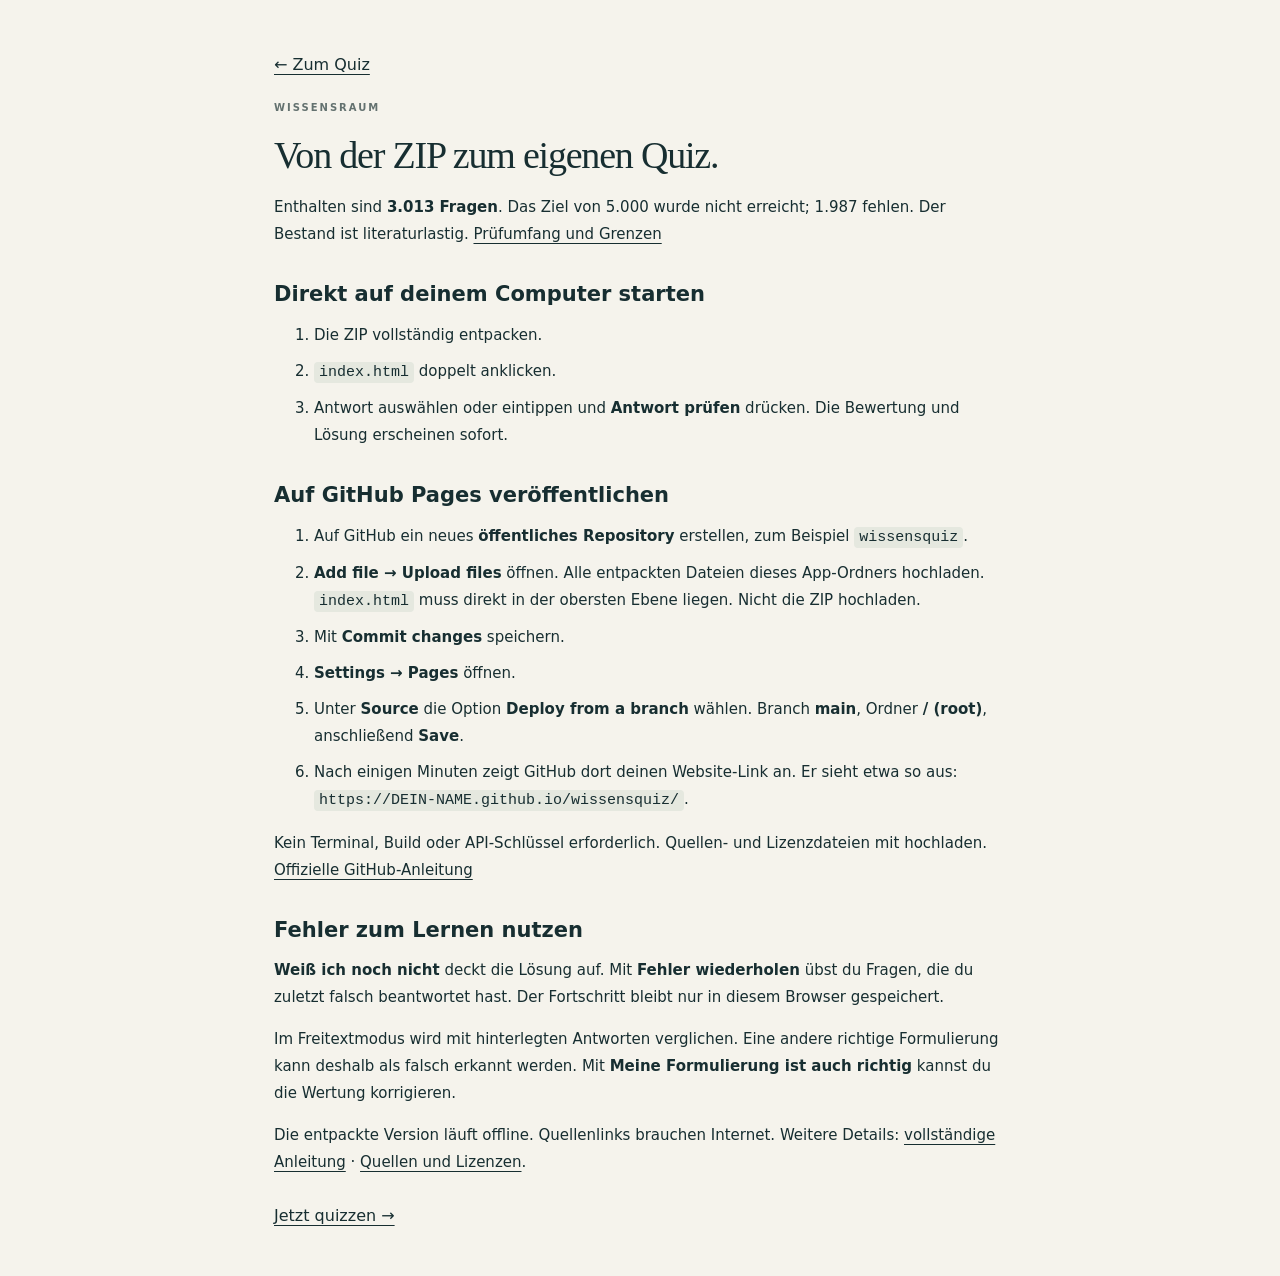
==== ANLEITUNG.html @ 16c82d19 "Quiz-App mit 3.013 Fragen veröffentlichen" ====
<!doctype html><html lang="de"><head><meta charset="utf-8"><meta name="viewport" content="width=device-width,initial-scale=1"><title>Anleitung – Wissensraum</title><link rel="icon" href="favicon.svg"><link rel="stylesheet" href="styles.css"><style>main{max-width:780px;margin:40px auto;padding:0 24px}h1{font-size:38px}h2{margin:34px 0 15px;font-size:21px}p,li{font-size:15px;line-height:1.8}li{margin-bottom:9px}code{background:#e5e8df;padding:2px 5px;border-radius:4px;overflow-wrap:anywhere}.back{display:inline-block;margin:15px 0}strong{font-weight:650}</style></head><body><main><a class="back" href="index.html">← Zum Quiz</a><p class="eyebrow">WISSENSRAUM</p><h1>Von der ZIP zum eigenen Quiz.</h1><p>Enthalten sind <strong>3.013 Fragen</strong>. Das Ziel von 5.000 wurde nicht erreicht; 1.987 fehlen. Der Bestand ist literaturlastig. <a href="PRUEFBERICHT.md">Prüfumfang und Grenzen</a></p><h2>Direkt auf deinem Computer starten</h2><ol><li>Die ZIP vollständig entpacken.</li><li><code>index.html</code> doppelt anklicken.</li><li>Antwort auswählen oder eintippen und <strong>Antwort prüfen</strong> drücken. Die Bewertung und Lösung erscheinen sofort.</li></ol><h2>Auf GitHub Pages veröffentlichen</h2><ol><li>Auf GitHub ein neues <strong>öffentliches Repository</strong> erstellen, zum Beispiel <code>wissensquiz</code>.</li><li><strong>Add file → Upload files</strong> öffnen. Alle entpackten Dateien dieses App-Ordners hochladen. <code>index.html</code> muss direkt in der obersten Ebene liegen. Nicht die ZIP hochladen.</li><li>Mit <strong>Commit changes</strong> speichern.</li><li><strong>Settings → Pages</strong> öffnen.</li><li>Unter <strong>Source</strong> die Option <strong>Deploy from a branch</strong> wählen. Branch <strong>main</strong>, Ordner <strong>/ (root)</strong>, anschließend <strong>Save</strong>.</li><li>Nach einigen Minuten zeigt GitHub dort deinen Website-Link an. Er sieht etwa so aus: <code>https://DEIN-NAME.github.io/wissensquiz/</code>.</li></ol><p>Kein Terminal, Build oder API-Schlüssel erforderlich. Quellen- und Lizenzdateien mit hochladen. <a href="https://docs.github.com/en/pages/getting-started-with-github-pages/configuring-a-publishing-source-for-your-github-pages-site" target="_blank" rel="noopener noreferrer">Offizielle GitHub-Anleitung</a></p><h2>Fehler zum Lernen nutzen</h2><p><strong>Weiß ich noch nicht</strong> deckt die Lösung auf. Mit <strong>Fehler wiederholen</strong> übst du Fragen, die du zuletzt falsch beantwortet hast. Der Fortschritt bleibt nur in diesem Browser gespeichert.</p><p>Im Freitextmodus wird mit hinterlegten Antworten verglichen. Eine andere richtige Formulierung kann deshalb als falsch erkannt werden. Mit <strong>Meine Formulierung ist auch richtig</strong> kannst du die Wertung korrigieren.</p><p>Die entpackte Version läuft offline. Quellenlinks brauchen Internet. Weitere Details: <a href="README.md">vollständige Anleitung</a> · <a href="QUELLEN.md">Quellen und Lizenzen</a>.</p><a class="back" href="index.html">Jetzt quizzen →</a></main></body></html>
---- styles.css ----
:root{color-scheme:light;--ink:#172e31;--muted:#63716f;--paper:#f5f3ec;--line:#dedfd5;--accent:#dc603e;--green:#176346;--red:#a33029;--white:#fffefa;font-family:Inter,ui-sans-serif,system-ui,-apple-system,BlinkMacSystemFont,"Segoe UI",sans-serif;color:var(--ink);background:var(--paper)}
*{box-sizing:border-box}body{margin:0}button,input,select{font:inherit}button,select,summary{cursor:pointer}button,a,input,select,summary{-webkit-tap-highlight-color:transparent}button:focus-visible,a:focus-visible,select:focus-visible,input:focus-visible,summary:focus-visible{outline:3px solid var(--accent);outline-offset:4px}button{min-height:46px}button:disabled{cursor:default}a{color:var(--ink);text-underline-offset:4px}a:hover{color:var(--accent)}[hidden]{display:none!important}.masthead{max-width:1340px;margin:auto;display:flex;align-items:center;justify-content:space-between;padding:25px 44px;border-bottom:1px solid var(--line)}.brand{display:flex;align-items:center;gap:13px}.brand-mark{width:44px;height:44px;background:var(--ink);color:var(--white);border-radius:13px;font:italic bold 32px Georgia,serif;text-align:center;padding-top:2px}.brand strong{display:block;font-size:21px;letter-spacing:-.5px}.brand div>span{display:block;font-size:11px;color:var(--muted);margin-top:3px}.edition{font-size:11px;letter-spacing:1.5px;font-weight:650}.edition>span[aria-hidden]{color:var(--accent);margin:0 9px}.layout{max-width:1240px;display:grid;grid-template-columns:278px minmax(0,1fr);gap:66px;margin:52px auto 36px;padding:0 32px}.eyebrow{font-size:10px;letter-spacing:2px;font-weight:700;color:var(--muted)}h1{font:normal 35px/1.13 Georgia,serif;letter-spacing:-1.2px;margin:17px 0}.intro{font-size:13px;line-height:1.7;color:var(--muted);margin-bottom:30px}h2{margin:0}#settings h2,.overall h2{font-size:13px;margin:0 0 18px}label{font-size:12px;font-weight:600;display:block;margin:17px 0 8px}select,input{color:var(--ink);border:1px solid #c5cec4;background:var(--white);border-radius:9px;min-height:44px;padding:10px 12px;width:100%;font-size:13px}select{padding-right:22px}input{font-size:17px;min-height:55px}.settings-row{display:grid;grid-template-columns:1fr 1fr;gap:12px}.settings-row>div{min-width:0}.primary{background:var(--ink);color:white;border:1px solid var(--ink);border-radius:9px;padding:12px 20px;font-size:13px;font-weight:650;transition:background .15s}.primary:hover:not(:disabled){background:#2d4b4b}.primary:disabled{opacity:.45}.start{display:flex;width:100%;justify-content:space-between;margin-top:21px}.small{font-size:11px;line-height:1.65;color:var(--muted)}#settings .small{margin:10px 0}.overall{border-top:1px solid var(--line);margin-top:28px;padding-top:24px}.stat-grid{display:grid;grid-template-columns:1fr 1fr;gap:18px}.stat-grid div:last-child{grid-column:1/-1}.stat-grid strong{font-size:24px;display:block;font-weight:550}.stat-grid span{font-size:11px;color:var(--muted);display:block;margin-top:3px}.stat-grid div:last-child strong{display:inline-block;font-size:17px;margin-right:5px;color:var(--accent)}.stat-grid div:last-child span{display:inline}.reset{font-size:11px;color:var(--muted);margin-top:20px}.reset button{font-size:11px}.workspace{min-width:0}.round-bar{display:flex;justify-content:space-between;font-size:12px;margin:1px 0 13px}.round-bar span:first-child{font-weight:600}.round-bar span:last-child{color:var(--muted)}progress{display:block;width:100%;height:4px;border:0;border-radius:8px;overflow:hidden;background:#dedfd5;accent-color:var(--accent);margin-bottom:25px}progress::-webkit-progress-bar{background:#dedfd5}progress::-webkit-progress-value{background:var(--accent)}progress::-moz-progress-bar{background:var(--accent)}.question-card{background:var(--white);border:1px solid #e4e5dc;border-radius:18px;padding:31px 34px 27px;box-shadow:0 8px 28px #172e3105}.question-meta{display:flex;align-items:center;justify-content:space-between;gap:14px}.topic-pill{font-size:10px;font-weight:650;letter-spacing:.5px;background:#eaf0e8;border-radius:6px;padding:8px 10px}.question-number{font-size:11px;color:var(--muted)}.subtopic{font-size:11px;color:var(--muted);margin:25px 0 12px}#question{font:normal 31px/1.3 Georgia,serif;letter-spacing:-.5px;overflow-wrap:anywhere;margin:0 0 30px;min-height:78px}fieldset{margin:0;padding:0;border:0}.choice-grid{display:grid;grid-template-columns:1fr 1fr;gap:12px}.choice{position:relative;margin:0;display:flex;gap:12px;align-items:center;padding:15px 13px;border:1px solid var(--line);border-radius:10px;font-size:13px;line-height:1.45;min-height:70px;cursor:pointer;font-weight:450;overflow-wrap:anywhere}.choice input{position:absolute;width:1px;height:1px;min-height:0;opacity:0}.choice:has(input:focus-visible){outline:3px solid var(--accent);outline-offset:3px}.choice:hover:has(input:not(:disabled)){border-color:var(--ink);background:#f6f7f2}.choice:has(input:checked){border-color:var(--ink);background:#edf2ed}.choice-letter{flex:0 0 27px;display:grid;place-items:center;width:27px;height:27px;border:1px solid #d8dfd6;border-radius:6px;font-size:11px;color:var(--muted);font-weight:650}.choice:has(input:checked) .choice-letter{background:var(--ink);border-color:var(--ink);color:white}.choice.correct{border-color:#77ab85;background:#edf7ee}.choice.incorrect{border-color:#d5968a;background:#fff1eb}.choice:has(input:disabled){cursor:default}.answer-actions{display:flex;align-items:center;gap:18px;margin-top:24px}.quiet{background:transparent;border:1px solid transparent;padding:11px 8px;color:var(--muted);font-size:12px;border-radius:8px}.quiet:hover{color:var(--ink);background:#f0f1e9}.feedback{margin-top:24px;border-radius:10px;padding:18px 20px;background:#edf7ee;border:1px solid #d3e8d3}.feedback.wrong{background:#fff2ea;border-color:#eed0c0}.feedback h3{font-size:15px;margin:0 0 6px;color:var(--green)}.feedback.wrong h3{color:var(--red)}.feedback p{font-size:12px;line-height:1.6;margin:4px 0}.feedback .solution{font-size:18px;line-height:1.5;color:var(--ink);font-weight:600}.text-button{background:none;border:0;text-decoration:underline;text-underline-offset:3px;color:var(--ink);font-size:12px;padding:8px 0}.explanation{border-top:1px solid var(--line);margin-top:21px;padding-top:17px;font-size:12px;line-height:1.7}.explanation summary{font-weight:600}.explanation p{overflow-wrap:anywhere;white-space:pre-line}.explanation a{margin-right:14px}.next-row{display:flex;align-items:center;justify-content:space-between;gap:12px;margin-top:20px}.bottom-note{display:flex;justify-content:space-between;align-items:center;gap:16px;margin:20px 2px}.bottom-note a{font-size:11px}.about{border-top:1px solid var(--line);margin-top:29px;padding:18px 0;font-size:11px;line-height:1.7;color:var(--muted)}.about summary{font-weight:600}.about p{max-width:70ch}.notice{border:1px solid #e7c394;border-radius:9px;background:#fff5e5;padding:14px;font-size:13px;line-height:1.5}.complete{text-align:center;padding:50px 28px}.complete h2{font:normal 34px Georgia,serif;margin:20px 0}.complete p{font-size:14px;line-height:1.7}.complete .eyebrow{font-size:10px}.completion-mark{display:grid;place-items:center;width:66px;height:66px;margin:0 auto 23px;background:#e3eddc;color:var(--green);font-size:30px;border-radius:50%}.completion-actions{display:flex;justify-content:center;flex-wrap:wrap;gap:12px;margin-top:27px}footer{max-width:1240px;padding:20px 32px 25px;margin:auto;font-size:10px;color:var(--muted);border-top:1px solid var(--line)}footer span{margin:0 10px}.sr-only,.skip-link:not(:focus){position:absolute;width:1px;height:1px;padding:0;margin:-1px;overflow:hidden;clip:rect(0,0,0,0);white-space:nowrap;border:0}.skip-link:focus{position:absolute;top:8px;left:8px;padding:10px;background:white;z-index:9}
@media(min-width:1400px){.layout{margin-top:65px}.question-card{padding:38px 40px}}@media(max-width:950px){.layout{gap:28px;grid-template-columns:240px minmax(0,1fr);padding:0 24px}.question-card{padding:25px}.choice-grid{grid-template-columns:1fr}#question{font-size:28px}.masthead{padding:22px 25px}}@media(max-width:700px){.masthead{padding:17px 18px}.brand strong{font-size:19px}.edition{font-size:9px;max-width:100px;text-align:right;line-height:1.7;letter-spacing:.5px}.layout{display:flex;flex-direction:column;gap:26px;margin:26px auto;padding:0 16px}.workspace{order:0}.sidebar{order:1;border-top:1px solid var(--line);padding:27px 7px 0}.sidebar .eyebrow,.sidebar h1,.sidebar .intro{display:none}.question-card{padding:23px 20px;border-radius:14px}.question-meta{gap:8px}.topic-pill{font-size:9px}#question{font-size:27px;min-height:0;margin-bottom:24px}.subtopic{margin-top:22px}.choice{min-height:58px}.choice-grid{gap:10px}.answer-actions{gap:9px;justify-content:space-between}.primary{padding:12px 15px}.next-row>.small{max-width:130px}.overall .stat-grid{grid-template-columns:1fr 1fr 1fr;gap:12px}.stat-grid div:last-child{grid-column:auto}.stat-grid div:last-child strong{display:block;font-size:24px}.stat-grid div:last-child span{display:block}.bottom-note{align-items:flex-start}.about{margin-top:20px}.settings-row{grid-template-columns:1fr 1fr}footer{margin:0 16px;padding:20px 0}.complete h2{font-size:29px}}
@media(prefers-reduced-motion:reduce){*{scroll-behavior:auto!important;transition:none!important}}
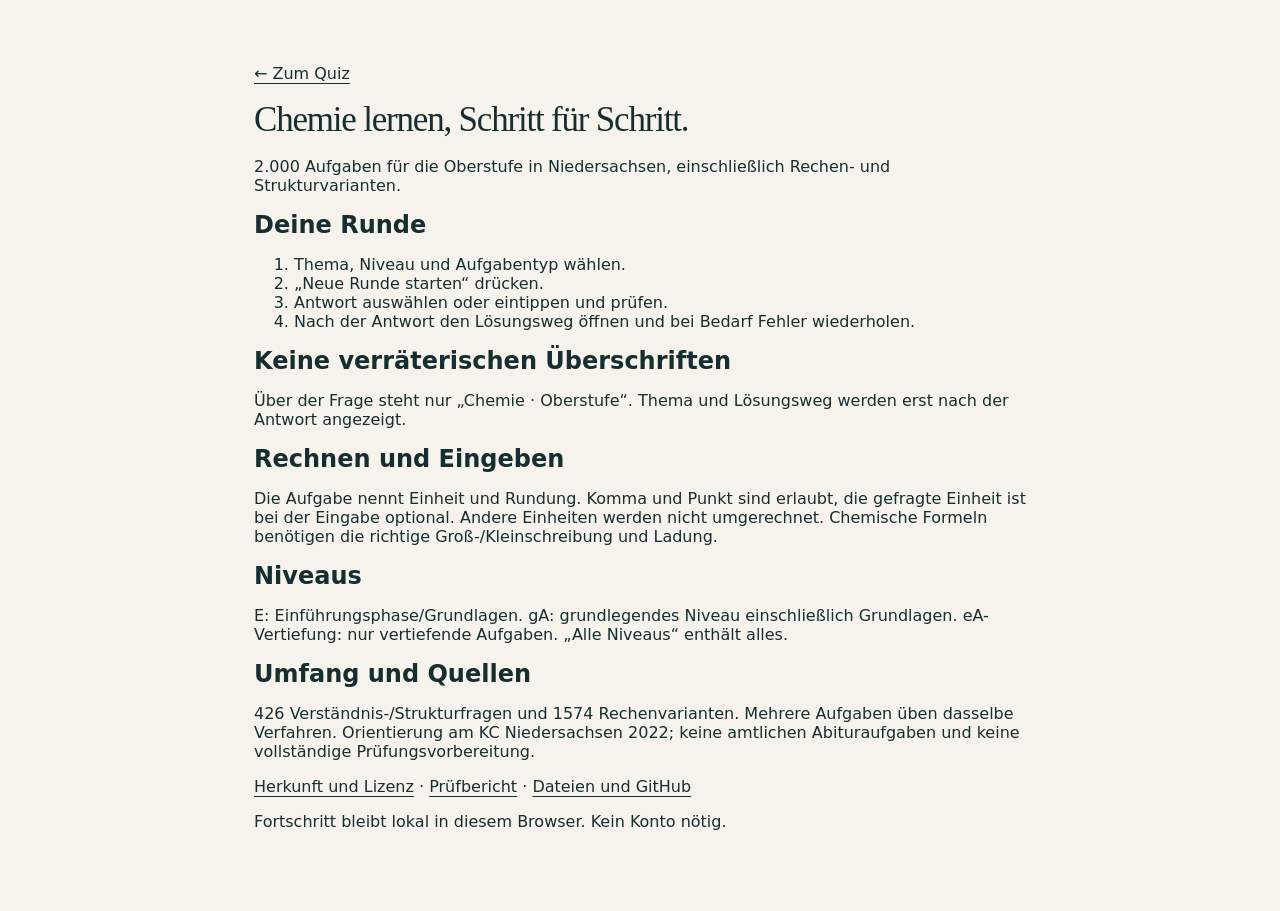
==== commit fec1b9a2: "Chemie-Oberstufe: 2.000 Aufgaben ohne verräterische Überschriften" ====
--- a/ANLEITUNG.html
+++ b/ANLEITUNG.html
@@ -1 +1 @@
-<!doctype html><html lang="de"><head><meta charset="utf-8"><meta name="viewport" content="width=device-width,initial-scale=1"><title>Anleitung – Wissensraum</title><link rel="icon" href="favicon.svg"><link rel="stylesheet" href="styles.css"><style>main{max-width:780px;margin:40px auto;padding:0 24px}h1{font-size:38px}h2{margin:34px 0 15px;font-size:21px}p,li{font-size:15px;line-height:1.8}li{margin-bottom:9px}code{background:#e5e8df;padding:2px 5px;border-radius:4px;overflow-wrap:anywhere}.back{display:inline-block;margin:15px 0}strong{font-weight:650}</style></head><body><main><a class="back" href="index.html">← Zum Quiz</a><p class="eyebrow">WISSENSRAUM</p><h1>Von der ZIP zum eigenen Quiz.</h1><p>Enthalten sind <strong>3.013 Fragen</strong>. Das Ziel von 5.000 wurde nicht erreicht; 1.987 fehlen. Der Bestand ist literaturlastig. <a href="PRUEFBERICHT.md">Prüfumfang und Grenzen</a></p><h2>Direkt auf deinem Computer starten</h2><ol><li>Die ZIP vollständig entpacken.</li><li><code>index.html</code> doppelt anklicken.</li><li>Antwort auswählen oder eintippen und <strong>Antwort prüfen</strong> drücken. Die Bewertung und Lösung erscheinen sofort.</li></ol><h2>Auf GitHub Pages veröffentlichen</h2><ol><li>Auf GitHub ein neues <strong>öffentliches Repository</strong> erstellen, zum Beispiel <code>wissensquiz</code>.</li><li><strong>Add file → Upload files</strong> öffnen. Alle entpackten Dateien dieses App-Ordners hochladen. <code>index.html</code> muss direkt in der obersten Ebene liegen. Nicht die ZIP hochladen.</li><li>Mit <strong>Commit changes</strong> speichern.</li><li><strong>Settings → Pages</strong> öffnen.</li><li>Unter <strong>Source</strong> die Option <strong>Deploy from a branch</strong> wählen. Branch <strong>main</strong>, Ordner <strong>/ (root)</strong>, anschließend <strong>Save</strong>.</li><li>Nach einigen Minuten zeigt GitHub dort deinen Website-Link an. Er sieht etwa so aus: <code>https://DEIN-NAME.github.io/wissensquiz/</code>.</li></ol><p>Kein Terminal, Build oder API-Schlüssel erforderlich. Quellen- und Lizenzdateien mit hochladen. <a href="https://docs.github.com/en/pages/getting-started-with-github-pages/configuring-a-publishing-source-for-your-github-pages-site" target="_blank" rel="noopener noreferrer">Offizielle GitHub-Anleitung</a></p><h2>Fehler zum Lernen nutzen</h2><p><strong>Weiß ich noch nicht</strong> deckt die Lösung auf. Mit <strong>Fehler wiederholen</strong> übst du Fragen, die du zuletzt falsch beantwortet hast. Der Fortschritt bleibt nur in diesem Browser gespeichert.</p><p>Im Freitextmodus wird mit hinterlegten Antworten verglichen. Eine andere richtige Formulierung kann deshalb als falsch erkannt werden. Mit <strong>Meine Formulierung ist auch richtig</strong> kannst du die Wertung korrigieren.</p><p>Die entpackte Version läuft offline. Quellenlinks brauchen Internet. Weitere Details: <a href="README.md">vollständige Anleitung</a> · <a href="QUELLEN.md">Quellen und Lizenzen</a>.</p><a class="back" href="index.html">Jetzt quizzen →</a></main></body></html>+<!doctype html><html lang="de"><meta charset="utf-8"><meta name="viewport" content="width=device-width,initial-scale=1"><title>Anleitung – Chemie Oberstufe</title><link rel="stylesheet" href="styles.css"><main style="max-width:820px;margin:40px auto;padding:24px"><a href="index.html">← Zum Quiz</a><h1>Chemie lernen, Schritt für Schritt.</h1><p>2.000 Aufgaben für die Oberstufe in Niedersachsen, einschließlich Rechen- und Strukturvarianten.</p><h2>Deine Runde</h2><ol><li>Thema, Niveau und Aufgabentyp wählen.</li><li>„Neue Runde starten“ drücken.</li><li>Antwort auswählen oder eintippen und prüfen.</li><li>Nach der Antwort den Lösungsweg öffnen und bei Bedarf Fehler wiederholen.</li></ol><h2>Keine verräterischen Überschriften</h2><p>Über der Frage steht nur „Chemie · Oberstufe“. Thema und Lösungsweg werden erst nach der Antwort angezeigt.</p><h2>Rechnen und Eingeben</h2><p>Die Aufgabe nennt Einheit und Rundung. Komma und Punkt sind erlaubt, die gefragte Einheit ist bei der Eingabe optional. Andere Einheiten werden nicht umgerechnet. Chemische Formeln benötigen die richtige Groß-/Kleinschreibung und Ladung.</p><h2>Niveaus</h2><p>E: Einführungsphase/Grundlagen. gA: grundlegendes Niveau einschließlich Grundlagen. eA-Vertiefung: nur vertiefende Aufgaben. „Alle Niveaus“ enthält alles.</p><h2>Umfang und Quellen</h2><p>426 Verständnis-/Strukturfragen und 1574 Rechenvarianten. Mehrere Aufgaben üben dasselbe Verfahren. Orientierung am KC Niedersachsen 2022; keine amtlichen Abituraufgaben und keine vollständige Prüfungsvorbereitung.</p><p><a href="QUELLEN.md">Herkunft und Lizenz</a> · <a href="PRUEFBERICHT.md">Prüfbericht</a> · <a href="README.md">Dateien und GitHub</a></p><p>Fortschritt bleibt lokal in diesem Browser. Kein Konto nötig.</p></main></html>
